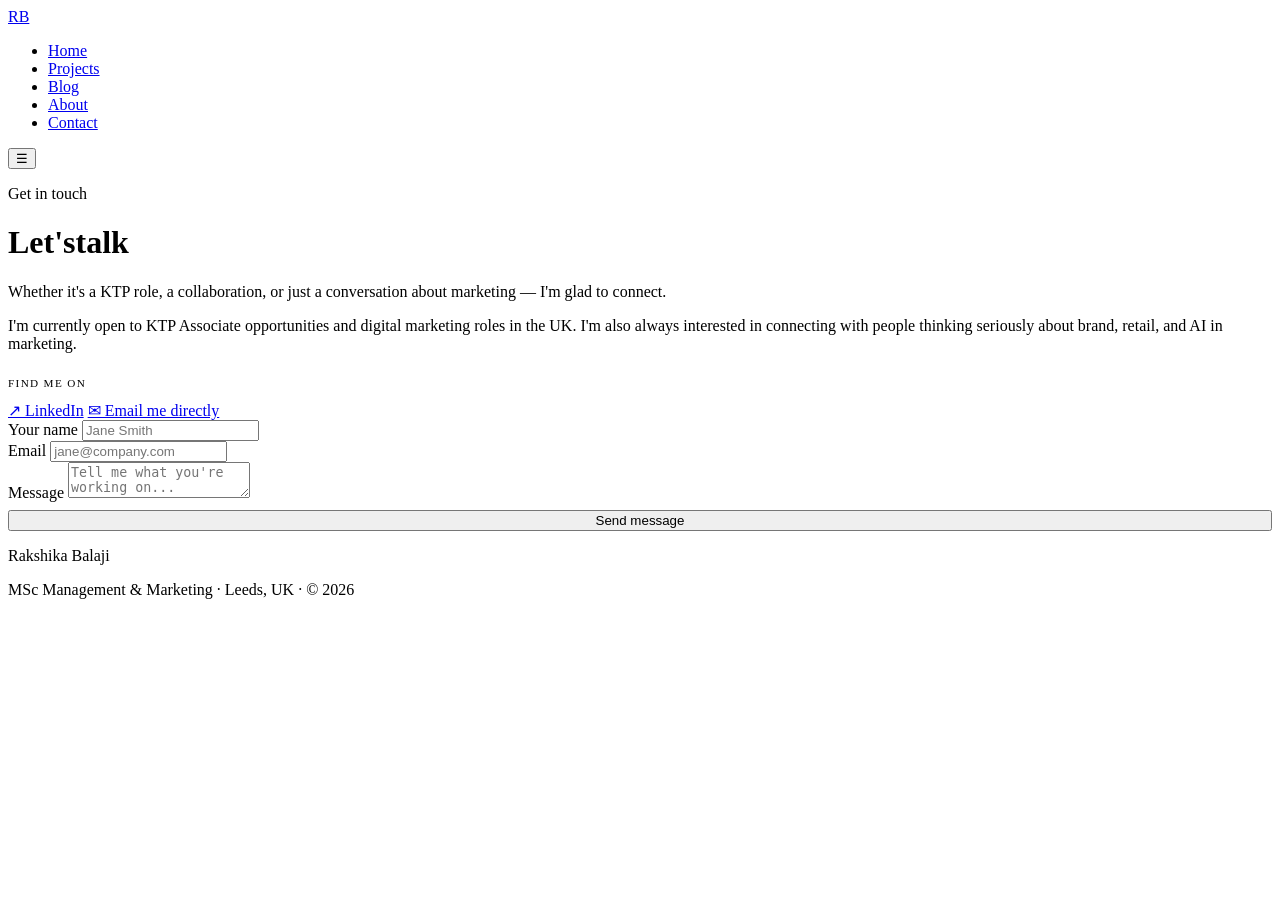
==== contact.html @ 0bdeac4e "Add files via upload" ====
<!DOCTYPE html>
<html lang="en">
<head>
  <meta charset="UTF-8" />
  <meta name="viewport" content="width=device-width, initial-scale=1.0" />
  <title>Contact — Rakshika Balaji</title>
  <meta name="description" content="Get in touch with Rakshika Balaji — open to KTP Associate roles and digital marketing opportunities." />
  <link rel="stylesheet" href="assets/css/style.css" />
</head>
<body>

  <nav class="nav">
    <a href="index.html" class="nav-logo">RB</a>
    <ul class="nav-links">
      <li><a href="index.html">Home</a></li>
      <li><a href="projects.html">Projects</a></li>
      <li><a href="blog.html">Blog</a></li>
      <li><a href="about.html">About</a></li>
      <li><a href="contact.html">Contact</a></li>
    </ul>
    <button class="nav-toggle" aria-label="Open menu">&#9776;</button>
  </nav>

  <header class="page-hero">
    <div class="container">
      <p class="hero-eyebrow">Get in touch</p>
      <h1 class="hero-title">Let's<span>talk</span></h1>
      <p class="hero-sub">Whether it's a KTP role, a collaboration, or just a conversation about marketing — I'm glad to connect.</p>
    </div>
  </header>

  <section class="section">
    <div class="container">
      <div class="contact-grid">

        <div class="contact-intro reveal-left">
          <p>I'm currently open to KTP Associate opportunities and digital marketing roles in the UK. I'm also always interested in connecting with people thinking seriously about brand, retail, and AI in marketing.</p>
          <p style="margin-top:1.5rem; font-size:0.7rem; letter-spacing:0.12em; text-transform:uppercase; color:var(--text-muted);">Find me on</p>
          <div style="margin-top:0.75rem;">
            <!-- Replace # with your actual LinkedIn URL -->
            <a href="https://linkedin.com/in/YOUR-LINKEDIN" target="_blank" class="contact-link">↗ LinkedIn</a>
            <!-- Replace with your actual email address -->
            <a href="mailto:YOUR@EMAIL.COM" class="contact-link">✉ Email me directly</a>
          </div>
        </div>

        <!-- NOTE: This form shows the fields but won't send emails without a backend service.
             To make it work, sign up free at formspree.io and replace action="#" with your Formspree URL.
             Example: action="https://formspree.io/f/yourcode" method="POST" -->
        <div class="reveal-right">
          <form action="#" method="POST">
            <div class="form-group">
              <label for="name">Your name</label>
              <input type="text" id="name" name="name" placeholder="Jane Smith" required />
            </div>
            <div class="form-group">
              <label for="email">Email</label>
              <input type="email" id="email" name="email" placeholder="jane@company.com" required />
            </div>
            <div class="form-group">
              <label for="message">Message</label>
              <textarea id="message" name="message" placeholder="Tell me what you're working on..." required></textarea>
            </div>
            <button type="submit" class="btn btn-primary" style="width:100%; margin-top:0.5rem;">Send message</button>
          </form>
        </div>

      </div>
    </div>
  </section>

  <footer class="footer">
    <div class="container">
      <p class="footer-name">Rakshika Balaji</p>
      <p class="footer-sub">MSc Management &amp; Marketing · Leeds, UK · &copy; 2026</p>
    </div>
  </footer>

  <script src="assets/js/main.js"></script>
</body>
</html>
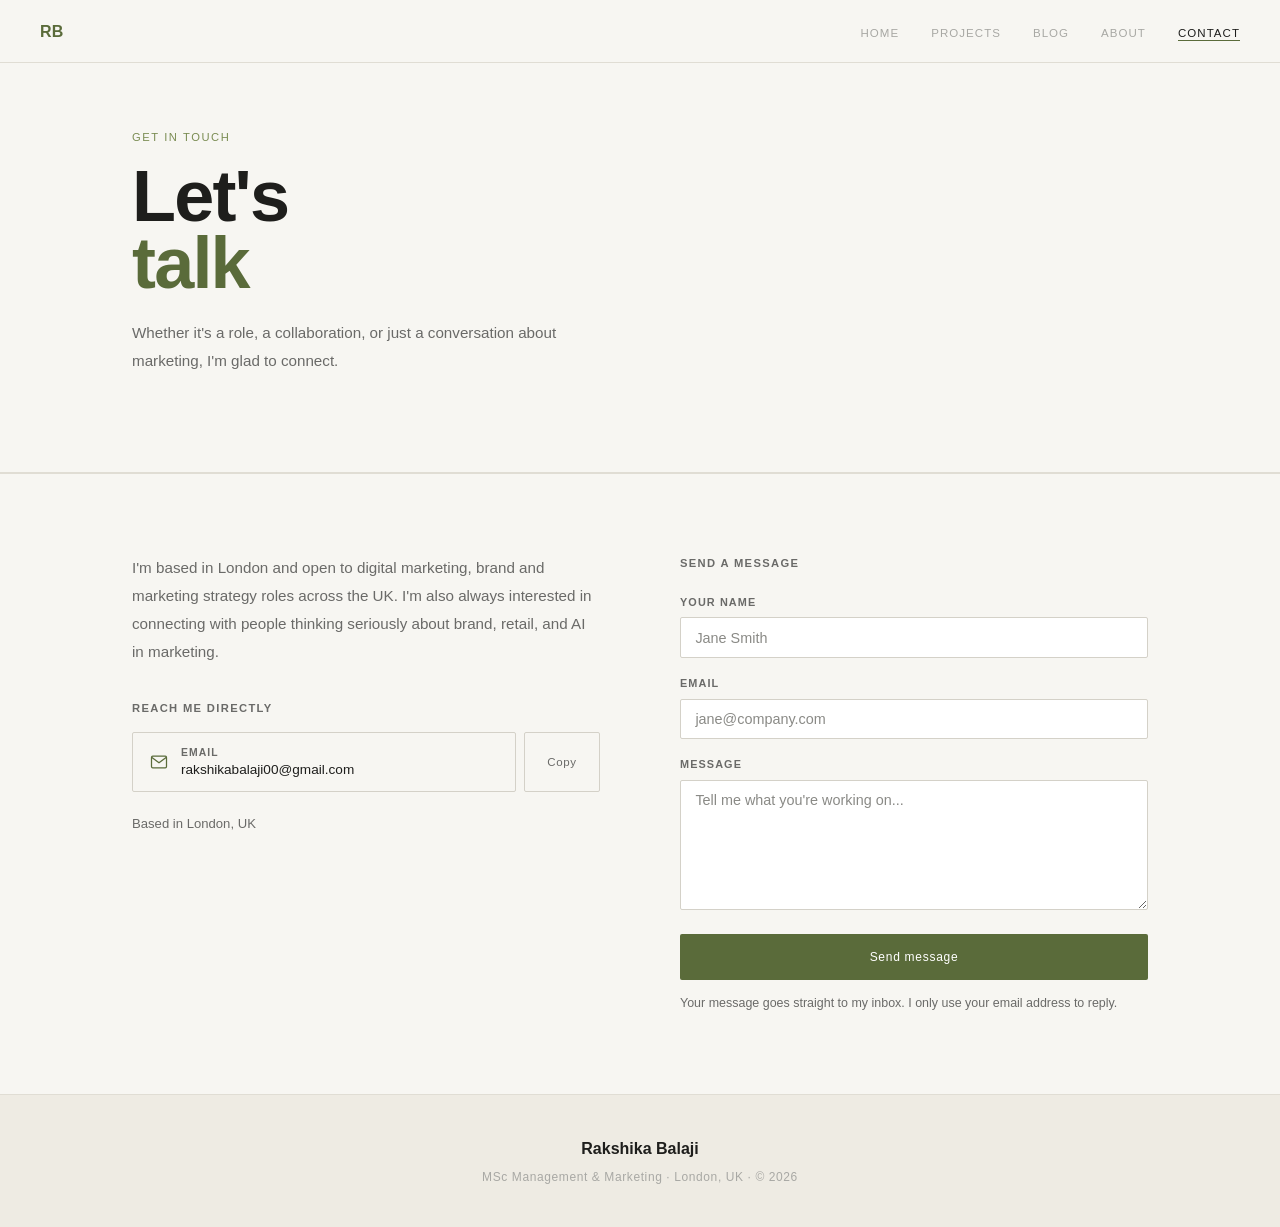
==== commit 9fbd24a8: "Add files via upload" ====
--- a/contact.html
+++ b/contact.html
@@ -1,11 +1,90 @@
 <!DOCTYPE html>
 <html lang="en">
 <head>
-  <meta charset="UTF-8" />
-  <meta name="viewport" content="width=device-width, initial-scale=1.0" />
+  <meta charset="UTF-8">
+  <meta name="viewport" content="width=device-width, initial-scale=1.0">
   <title>Contact — Rakshika Balaji</title>
-  <meta name="description" content="Get in touch with Rakshika Balaji — open to KTP Associate roles and digital marketing opportunities." />
-  <link rel="stylesheet" href="assets/css/style.css" />
+  <meta name="description" content="Get in touch with Rakshika Balaji. Open to digital marketing, brand and marketing strategy roles in London and across the UK.">
+  <link rel="stylesheet" href="assets/css/style.css">
+
+  <!-- Styles used only on this page. Everything else comes from assets/css/style.css -->
+  <style>
+    .contact-grid .contact-label {
+      font-size: 0.7rem;
+      font-weight: 600;
+      letter-spacing: 0.12em;
+      text-transform: uppercase;
+      color: var(--text-body);
+      margin: 0 0 0.85rem;
+    }
+    .contact-grid .contact-intro .contact-label { margin-top: 2rem; }
+    .contact-grid .reveal-right > .contact-label { margin-bottom: 1.25rem; }
+
+    .contact-row { display: flex; gap: 0.5rem; margin-bottom: 0.65rem; }
+    .contact-row .contact-link { flex: 1; min-width: 0; margin-bottom: 0; }
+
+    .contact-link { min-height: 60px; color: var(--text-dark); }
+    .contact-link svg { flex: none; color: var(--accent); }
+    .contact-link .contact-text { display: flex; flex-direction: column; min-width: 0; line-height: 1.4; }
+    .contact-link .contact-kind {
+      font-size: 0.65rem;
+      font-weight: 600;
+      letter-spacing: 0.1em;
+      text-transform: uppercase;
+      color: var(--text-body);
+    }
+    .contact-link .contact-value { overflow-wrap: anywhere; }
+    .contact-link .contact-arrow { margin-left: auto; color: var(--text-body); }
+
+    .copy-btn {
+      flex: none;
+      min-width: 76px;
+      padding: 0 1rem;
+      background: transparent;
+      border: 1px solid var(--border-mid);
+      border-radius: 2px;
+      font-family: var(--font);
+      font-size: 0.72rem;
+      font-weight: 500;
+      letter-spacing: 0.06em;
+      color: var(--text-body);
+      cursor: pointer;
+      transition: all 0.25s;
+    }
+    .copy-btn:hover,
+    .copy-btn.copied { border-color: var(--accent); color: var(--accent); background: var(--bg-tag); }
+
+    .contact-link:focus-visible,
+    .copy-btn:focus-visible,
+    .btn:focus-visible { outline: 2px solid var(--accent); outline-offset: 2px; }
+
+    .contact-grid .contact-meta { font-size: 0.82rem; color: var(--text-body); margin: 1.25rem 0 0; }
+
+    .form-group label { color: var(--text-body); }
+    .form-group input::placeholder,
+    .form-group textarea::placeholder { color: #8a8a86; }
+
+    .form-note { font-size: 0.78rem; color: var(--text-body); margin-top: 0.85rem; line-height: 1.6; }
+    .form-status { font-size: 0.85rem; line-height: 1.6; margin-top: 0.85rem; color: #9a3a1f; }
+    .form-status:empty { display: none; }
+    .form-status a { text-decoration: underline; }
+
+    .btn[disabled] { opacity: 0.6; cursor: default; transform: none; box-shadow: none; }
+
+    .hp-field { position: absolute; left: -9999px; width: 1px; height: 1px; overflow: hidden; }
+
+    .form-sent {
+      background: var(--bg-tag);
+      border: 1px solid var(--accent-dim);
+      border-radius: 2px;
+      padding: 2rem;
+    }
+    .form-sent svg { color: var(--accent); margin-bottom: 1rem; }
+    .form-sent h2 { font-size: 1.4rem; font-weight: 700; line-height: 1.2; margin-bottom: 0.6rem; }
+    .form-sent p { font-size: 0.95rem; color: #55554f; line-height: 1.8; margin-bottom: 1.5rem; }
+    .form-sent:focus { outline: none; }
+    [hidden] { display: none !important; }
+  </style>
 </head>
 <body>
 
@@ -16,16 +95,16 @@
       <li><a href="projects.html">Projects</a></li>
       <li><a href="blog.html">Blog</a></li>
       <li><a href="about.html">About</a></li>
-      <li><a href="contact.html">Contact</a></li>
+      <li><a href="contact.html" class="active">Contact</a></li>
     </ul>
-    <button class="nav-toggle" aria-label="Open menu">&#9776;</button>
+    <button class="nav-toggle" aria-label="Open menu">☰</button>
   </nav>
 
   <header class="page-hero">
     <div class="container">
       <p class="hero-eyebrow">Get in touch</p>
       <h1 class="hero-title">Let's<span>talk</span></h1>
-      <p class="hero-sub">Whether it's a KTP role, a collaboration, or just a conversation about marketing — I'm glad to connect.</p>
+      <p class="hero-sub">Whether it's a role, a collaboration, or just a conversation about marketing, I'm glad to connect.</p>
     </div>
   </header>
 
@@ -34,35 +113,73 @@
       <div class="contact-grid">
 
         <div class="contact-intro reveal-left">
-          <p>I'm currently open to KTP Associate opportunities and digital marketing roles in the UK. I'm also always interested in connecting with people thinking seriously about brand, retail, and AI in marketing.</p>
-          <p style="margin-top:1.5rem; font-size:0.7rem; letter-spacing:0.12em; text-transform:uppercase; color:var(--text-muted);">Find me on</p>
-          <div style="margin-top:0.75rem;">
-            <!-- Replace # with your actual LinkedIn URL -->
-            <a href="https://linkedin.com/in/YOUR-LINKEDIN" target="_blank" class="contact-link">↗ LinkedIn</a>
-            <!-- Replace with your actual email address -->
-            <a href="mailto:YOUR@EMAIL.COM" class="contact-link">✉ Email me directly</a>
+          <p>I'm based in London and open to digital marketing, brand and marketing strategy roles across the UK. I'm also always interested in connecting with people thinking seriously about brand, retail, and AI in marketing.</p>
+
+          <p class="contact-label">Reach me directly</p>
+
+          <div class="contact-row">
+            <a href="mailto:rakshikabalaji00@gmail.com" class="contact-link">
+              <svg width="20" height="20" viewBox="0 0 24 24" fill="none" stroke="currentColor" stroke-width="1.5" stroke-linecap="round" stroke-linejoin="round" aria-hidden="true"><rect x="3" y="5" width="18" height="14" rx="1.5"/><path d="M3.5 6.5 12 13l8.5-6.5"/></svg>
+              <span class="contact-text">
+                <span class="contact-kind">Email</span>
+                <span class="contact-value">rakshikabalaji00@gmail.com</span>
+              </span>
+            </a>
+            <button type="button" class="copy-btn" id="copy-email" data-copy="rakshikabalaji00@gmail.com" aria-label="Copy email address">Copy</button>
           </div>
+
+          <!-- LINKEDIN: replace YOUR-LINKEDIN below with your profile name, e.g. https://www.linkedin.com/in/rakshika-balaji
+               Until you do, the button stays hidden so visitors never hit a broken link. -->
+          <a href="https://www.linkedin.com/in/YOUR-LINKEDIN" target="_blank" rel="noopener" class="contact-link" id="linkedin-link">
+            <svg width="20" height="20" viewBox="0 0 24 24" fill="none" stroke="currentColor" stroke-width="1.5" stroke-linecap="round" stroke-linejoin="round" aria-hidden="true"><rect x="3" y="3" width="18" height="18" rx="2"/><path d="M8 10.5V17M8 7.2v.1M12 17v-3.7a2.3 2.3 0 0 1 4.6 0V17M12 10.5V17"/></svg>
+            <span class="contact-text">
+              <span class="contact-kind">LinkedIn</span>
+              <span class="contact-value">View my profile</span>
+            </span>
+            <svg class="contact-arrow" width="16" height="16" viewBox="0 0 24 24" fill="none" stroke="currentColor" stroke-width="1.5" stroke-linecap="round" stroke-linejoin="round" aria-hidden="true"><path d="M7 17 17 7M9 7h8v8"/></svg>
+          </a>
+
+          <p class="contact-meta">Based in London, UK</p>
         </div>
 
-        <!-- NOTE: This form shows the fields but won't send emails without a backend service.
-             To make it work, sign up free at formspree.io and replace action="#" with your Formspree URL.
-             Example: action="https://formspree.io/f/yourcode" method="POST" -->
         <div class="reveal-right">
-          <form action="#" method="POST">
+          <p class="contact-label">Send a message</p>
+
+          <!-- This form is delivered to rakshikabalaji00@gmail.com by FormSubmit (formsubmit.co).
+               One-time setup: after uploading, send yourself one test message from the live page,
+               then click the activation link FormSubmit emails you. After that every message arrives in your inbox. -->
+          <form id="contact-form" action="https://formsubmit.co/rakshikabalaji00@gmail.com" method="POST">
+            <input type="hidden" name="_subject" value="New message from your portfolio site">
+            <input type="hidden" name="_template" value="table">
+            <input type="hidden" name="_next" value="https://rakshikabalaji.github.io/contact.html?sent=1">
+            <div class="hp-field" aria-hidden="true">
+              <label for="hp">Leave this field empty</label>
+              <input type="text" id="hp" name="_honey" tabindex="-1" autocomplete="off">
+            </div>
+
             <div class="form-group">
               <label for="name">Your name</label>
-              <input type="text" id="name" name="name" placeholder="Jane Smith" required />
+              <input type="text" id="name" name="name" placeholder="Jane Smith" autocomplete="name" required>
             </div>
             <div class="form-group">
               <label for="email">Email</label>
-              <input type="email" id="email" name="email" placeholder="jane@company.com" required />
+              <input type="email" id="email" name="email" placeholder="jane@company.com" autocomplete="email" required>
             </div>
             <div class="form-group">
               <label for="message">Message</label>
               <textarea id="message" name="message" placeholder="Tell me what you're working on..." required></textarea>
             </div>
-            <button type="submit" class="btn btn-primary" style="width:100%; margin-top:0.5rem;">Send message</button>
+            <button type="submit" class="btn btn-primary" id="send-btn" style="width:100%; margin-top:0.5rem; min-height:46px;">Send message</button>
+            <p class="form-status" id="form-status" role="status" aria-live="polite"></p>
+            <p class="form-note">Your message goes straight to my inbox. I only use your email address to reply.</p>
           </form>
+
+          <div class="form-sent" id="form-sent" tabindex="-1" hidden>
+            <svg width="28" height="28" viewBox="0 0 24 24" fill="none" stroke="currentColor" stroke-width="1.5" stroke-linecap="round" stroke-linejoin="round" aria-hidden="true"><circle cx="12" cy="12" r="9"/><path d="m8 12.5 2.8 2.8L16 9.5"/></svg>
+            <h2 id="sent-title">Thank you, your message is sent</h2>
+            <p id="sent-text">It's in my inbox now and I'll reply by email.</p>
+            <button type="button" class="btn btn-ghost" id="send-another" style="min-height:44px;">Send another message</button>
+          </div>
         </div>
 
       </div>
@@ -72,10 +189,129 @@
   <footer class="footer">
     <div class="container">
       <p class="footer-name">Rakshika Balaji</p>
-      <p class="footer-sub">MSc Management &amp; Marketing · Leeds, UK · &copy; 2026</p>
+      <p class="footer-sub">MSc Management &amp; Marketing · London, UK · © 2026</p>
     </div>
   </footer>
 
   <script src="assets/js/main.js"></script>
+
+  <script>
+    (function () {
+      var EMAIL = 'rakshikabalaji00@gmail.com';
+      var form = document.getElementById('contact-form');
+      var sent = document.getElementById('form-sent');
+      var statusEl = document.getElementById('form-status');
+      var sendBtn = document.getElementById('send-btn');
+
+      /* Hide the LinkedIn button until the placeholder link has been replaced */
+      var linkedin = document.getElementById('linkedin-link');
+      if (linkedin && linkedin.getAttribute('href').indexOf('YOUR-LINKEDIN') !== -1) {
+        linkedin.hidden = true;
+      }
+
+      /* Copy email address */
+      var copyBtn = document.getElementById('copy-email');
+      copyBtn.addEventListener('click', function () {
+        var text = copyBtn.getAttribute('data-copy');
+        var done = function () {
+          copyBtn.textContent = 'Copied';
+          copyBtn.classList.add('copied');
+          setTimeout(function () {
+            copyBtn.textContent = 'Copy';
+            copyBtn.classList.remove('copied');
+          }, 2000);
+        };
+        if (navigator.clipboard && navigator.clipboard.writeText) {
+          navigator.clipboard.writeText(text).then(done, function () { window.prompt('Copy this email address:', text); });
+        } else {
+          window.prompt('Copy this email address:', text);
+        }
+      });
+
+      function showSent(name, email) {
+        if (name) {
+          document.getElementById('sent-title').textContent = 'Thank you, ' + name;
+        }
+        if (email) {
+          document.getElementById('sent-text').textContent = "Your message is in my inbox now. I'll reply to " + email + '.';
+        }
+        form.hidden = true;
+        sent.hidden = false;
+        sent.focus();
+      }
+
+      function showError() {
+        statusEl.innerHTML = 'That didn\'t send. Please try again, or email me at <a href="mailto:' + EMAIL + '">' + EMAIL + '</a>.';
+        sendBtn.disabled = false;
+        sendBtn.textContent = 'Send message';
+      }
+
+      /* Returning from the fallback (non-JavaScript) route */
+      if (window.location.search.indexOf('sent=1') !== -1) {
+        showSent();
+        if (window.history && window.history.replaceState) {
+          window.history.replaceState(null, '', window.location.pathname);
+        }
+      }
+
+      document.getElementById('send-another').addEventListener('click', function () {
+        form.reset();
+        sent.hidden = true;
+        form.hidden = false;
+        sendBtn.disabled = false;
+        sendBtn.textContent = 'Send message';
+        document.getElementById('name').focus();
+      });
+
+      form.addEventListener('submit', function (event) {
+        event.preventDefault();
+        statusEl.textContent = '';
+
+        var name = form.elements['name'].value.trim();
+        var email = form.elements['email'].value.trim();
+        var message = form.elements['message'].value.trim();
+
+        /* Spam bots fill the hidden field. Real visitors never see it. */
+        if (form.elements['_honey'].value) {
+          showSent(name, email);
+          return;
+        }
+
+        if (navigator.onLine === false) {
+          showError();
+          return;
+        }
+
+        sendBtn.disabled = true;
+        sendBtn.textContent = 'Sending...';
+
+        fetch('https://formsubmit.co/ajax/' + EMAIL, {
+          method: 'POST',
+          headers: { 'Content-Type': 'application/json', 'Accept': 'application/json' },
+          body: JSON.stringify({
+            name: name,
+            email: email,
+            message: message,
+            _subject: 'New message from your portfolio site',
+            _template: 'table'
+          })
+        })
+          .then(function (response) {
+            return response.json().then(function (data) {
+              if (response.ok && String(data.success) === 'true') {
+                showSent(name, email);
+              } else {
+                form.submit();
+              }
+            });
+          })
+          .catch(function () {
+            /* If the quick route fails, send the form the standard way */
+            form.submit();
+          });
+      });
+    })();
+  </script>
+
 </body>
 </html>
--- a/assets/css/style.css
+++ b/assets/css/style.css
@@ -0,0 +1,653 @@
+/* ============================================
+   RAKSHIKA BALAJI — PORTFOLIO SITE
+   Main Stylesheet
+   ============================================ */
+
+*, *::before, *::after { box-sizing: border-box; margin: 0; padding: 0; }
+html { scroll-behavior: smooth; }
+
+:root {
+  --bg:         #f7f6f2;
+  --bg-card:    #f0ede6;
+  --bg-hover:   #efecea;
+  --bg-tag:     #eaf0df;
+  --accent:     #5a6b3a;
+  --accent-mid: #7a8c52;
+  --accent-dim: #c4cfa8;
+  --border:     #e0ddd4;
+  --border-mid: #d4d1c8;
+  --text-dark:  #1e1e1c;
+  --text-body:  #6a6a68;
+  --text-muted: #a8a8a4;
+  --footer-bg:  #eeebe3;
+  --font: 'Helvetica Neue', Helvetica, Arial, sans-serif;
+}
+
+body {
+  font-family: var(--font);
+  font-weight: 300;
+  font-size: 16px;
+  line-height: 1.7;
+  color: var(--text-dark);
+  background: var(--bg);
+  -webkit-font-smoothing: antialiased;
+}
+
+a { color: inherit; text-decoration: none; }
+img { max-width: 100%; display: block; }
+
+.container {
+  max-width: 1080px;
+  margin: 0 auto;
+  padding: 0 2rem;
+}
+
+/* ============================================
+   NAVIGATION
+   ============================================ */
+.nav {
+  position: fixed;
+  top: 0; left: 0; right: 0;
+  z-index: 100;
+  display: flex;
+  align-items: center;
+  justify-content: space-between;
+  padding: 1.1rem 2.5rem;
+  background: rgba(247,246,242,0.95);
+  backdrop-filter: blur(10px);
+  border-bottom: 1px solid var(--border);
+  transition: box-shadow 0.3s;
+}
+.nav.scrolled { box-shadow: 0 2px 20px rgba(0,0,0,0.06); }
+
+.nav-logo {
+  font-weight: 700;
+  font-size: 1rem;
+  color: var(--accent);
+  letter-spacing: 0.02em;
+}
+
+.nav-links {
+  display: flex;
+  gap: 2rem;
+  list-style: none;
+}
+
+.nav-links a {
+  font-size: 0.72rem;
+  letter-spacing: 0.09em;
+  text-transform: uppercase;
+  color: var(--text-muted);
+  transition: color 0.25s;
+  position: relative;
+  padding-bottom: 2px;
+}
+.nav-links a::after {
+  content: '';
+  position: absolute;
+  bottom: 0; left: 0;
+  width: 0; height: 1px;
+  background: var(--accent);
+  transition: width 0.3s;
+}
+.nav-links a:hover::after,
+.nav-links a.active::after { width: 100%; }
+.nav-links a:hover,
+.nav-links a.active { color: var(--text-dark); }
+
+.nav-toggle {
+  display: none;
+  background: none;
+  border: none;
+  font-size: 1.4rem;
+  color: var(--text-dark);
+  cursor: pointer;
+}
+
+/* ============================================
+   HERO
+   ============================================ */
+.hero {
+  padding: 9rem 0 5rem;
+  border-bottom: 1px solid var(--border);
+  position: relative;
+  overflow: hidden;
+}
+
+.hero-glow {
+  position: absolute;
+  top: -80px; right: -80px;
+  width: 400px; height: 400px;
+  background: radial-gradient(circle, rgba(122,140,82,0.08) 0%, transparent 70%);
+  border-radius: 50%;
+  animation: pulse 5s ease-in-out infinite;
+  pointer-events: none;
+}
+
+@keyframes pulse {
+  0%, 100% { transform: scale(1); opacity: 1; }
+  50%       { transform: scale(1.12); opacity: 0.65; }
+}
+
+.hero-eyebrow {
+  font-size: 0.7rem;
+  font-weight: 500;
+  letter-spacing: 0.14em;
+  text-transform: uppercase;
+  color: var(--accent-mid);
+  margin-bottom: 1rem;
+  opacity: 0;
+  animation: fadeUp 0.6s ease 0.1s forwards;
+}
+
+.hero-title {
+  font-size: clamp(3.5rem, 9vw, 7rem);
+  font-weight: 700;
+  line-height: 0.93;
+  letter-spacing: -0.025em;
+  color: var(--text-dark);
+  margin-bottom: 1.4rem;
+  opacity: 0;
+  animation: fadeUp 0.7s ease 0.22s forwards;
+}
+
+.hero-title span {
+  color: var(--accent);
+  display: block;
+}
+
+.hero-sub {
+  font-size: 0.95rem;
+  color: var(--text-body);
+  max-width: 440px;
+  margin-bottom: 2rem;
+  line-height: 1.85;
+  opacity: 0;
+  animation: fadeUp 0.7s ease 0.38s forwards;
+}
+
+.hero-cta {
+  display: flex;
+  gap: 0.75rem;
+  flex-wrap: wrap;
+  opacity: 0;
+  animation: fadeUp 0.7s ease 0.52s forwards;
+}
+
+@keyframes fadeUp {
+  from { opacity: 0; transform: translateY(22px); }
+  to   { opacity: 1; transform: translateY(0); }
+}
+
+/* ============================================
+   BUTTONS
+   ============================================ */
+.btn {
+  display: inline-block;
+  padding: 0.7rem 1.6rem;
+  font-size: 0.75rem;
+  font-weight: 500;
+  letter-spacing: 0.06em;
+  border-radius: 2px;
+  cursor: pointer;
+  transition: all 0.25s;
+  font-family: var(--font);
+  border: none;
+}
+
+.btn-primary {
+  background: var(--accent);
+  color: #fff;
+}
+.btn-primary:hover {
+  background: #4a5a2e;
+  transform: translateY(-2px);
+  box-shadow: 0 6px 16px rgba(90,107,58,0.25);
+}
+
+.btn-ghost {
+  background: transparent;
+  color: var(--text-body);
+  border: 1px solid var(--border-mid);
+}
+.btn-ghost:hover {
+  border-color: var(--accent);
+  color: var(--accent);
+  transform: translateY(-2px);
+}
+
+/* ============================================
+   SECTIONS
+   ============================================ */
+.section {
+  padding: 5rem 0;
+  border-top: 1px solid var(--border);
+}
+
+.section-label {
+  font-size: 0.7rem;
+  letter-spacing: 0.13em;
+  text-transform: uppercase;
+  color: var(--accent-mid);
+  margin-bottom: 0.5rem;
+  font-weight: 500;
+}
+
+.section-title {
+  font-size: clamp(1.6rem, 3vw, 2.2rem);
+  font-weight: 700;
+  color: var(--text-dark);
+  margin-bottom: 2.5rem;
+  line-height: 1.1;
+}
+
+/* ============================================
+   PROJECT GRID
+   ============================================ */
+.project-grid {
+  display: grid;
+  grid-template-columns: repeat(2, 1fr);
+  gap: 1px;
+  background: var(--border);
+  border: 1px solid var(--border);
+}
+
+.project-card {
+  background: var(--bg);
+  padding: 2rem;
+  display: flex;
+  flex-direction: column;
+  gap: 0.75rem;
+  cursor: pointer;
+  transition: background 0.3s;
+  position: relative;
+  overflow: hidden;
+}
+
+.project-card::before {
+  content: '';
+  position: absolute;
+  left: 0; top: 0;
+  width: 2px; height: 0;
+  background: var(--accent);
+  transition: height 0.35s ease;
+}
+.project-card:hover::before { height: 100%; }
+.project-card:hover { background: var(--bg-hover); }
+
+.project-tag {
+  display: inline-block;
+  font-size: 0.65rem;
+  font-weight: 600;
+  letter-spacing: 0.1em;
+  text-transform: uppercase;
+  color: var(--accent);
+  background: var(--bg-tag);
+  padding: 3px 8px;
+  border-radius: 1px;
+  width: fit-content;
+}
+
+.project-card h3 {
+  font-size: 1rem;
+  font-weight: 600;
+  color: var(--text-dark);
+  line-height: 1.3;
+}
+
+.project-card p {
+  font-size: 0.85rem;
+  color: var(--text-body);
+  line-height: 1.7;
+  flex: 1;
+}
+
+.project-link {
+  font-size: 0.78rem;
+  font-weight: 500;
+  color: var(--accent-mid);
+  letter-spacing: 0.04em;
+  transition: letter-spacing 0.2s;
+}
+.project-card:hover .project-link { letter-spacing: 0.09em; }
+
+/* ============================================
+   BLOG LIST
+   ============================================ */
+.blog-list { display: flex; flex-direction: column; }
+
+.blog-item {
+  display: grid;
+  grid-template-columns: 110px 1fr 90px;
+  gap: 1.5rem;
+  align-items: start;
+  padding: 1.4rem 0;
+  border-bottom: 1px solid var(--border);
+  cursor: pointer;
+  transition: padding-left 0.3s;
+  text-decoration: none;
+  color: inherit;
+}
+.blog-item:hover { padding-left: 10px; }
+.blog-item:hover .blog-title { color: var(--accent); }
+
+.blog-date {
+  font-size: 0.72rem;
+  letter-spacing: 0.07em;
+  color: var(--text-muted);
+  text-transform: uppercase;
+  padding-top: 2px;
+}
+
+.blog-title {
+  font-size: 0.95rem;
+  font-weight: 600;
+  color: var(--text-dark);
+  margin-bottom: 0.3rem;
+  line-height: 1.4;
+  transition: color 0.25s;
+}
+
+.blog-excerpt {
+  font-size: 0.82rem;
+  color: var(--text-body);
+  line-height: 1.6;
+}
+
+.blog-cat {
+  font-size: 0.68rem;
+  letter-spacing: 0.09em;
+  text-transform: uppercase;
+  color: var(--accent-mid);
+  font-weight: 500;
+  text-align: right;
+  padding-top: 3px;
+}
+
+/* ============================================
+   BLOG FILTER BUTTONS
+   ============================================ */
+.blog-filters {
+  display: flex;
+  gap: 0.5rem;
+  flex-wrap: wrap;
+  margin-bottom: 2rem;
+}
+
+.filter-btn {
+  font-size: 0.7rem;
+  font-weight: 500;
+  letter-spacing: 0.07em;
+  text-transform: uppercase;
+  padding: 0.4rem 1rem;
+  border-radius: 1px;
+  cursor: pointer;
+  border: 1px solid var(--border-mid);
+  background: transparent;
+  color: var(--text-body);
+  font-family: var(--font);
+  transition: all 0.2s;
+}
+.filter-btn.active,
+.filter-btn:hover {
+  background: var(--accent);
+  border-color: var(--accent);
+  color: #fff;
+}
+
+/* ============================================
+   SKILLS
+   ============================================ */
+.skills-list {
+  display: flex;
+  flex-wrap: wrap;
+  gap: 0.6rem;
+  margin-top: 1rem;
+}
+
+.skills-list span {
+  font-size: 0.75rem;
+  letter-spacing: 0.06em;
+  color: var(--text-body);
+  border: 1px solid var(--border-mid);
+  padding: 0.4rem 1rem;
+  border-radius: 1px;
+  transition: all 0.25s;
+  cursor: default;
+}
+.skills-list span:hover {
+  border-color: var(--accent-mid);
+  color: var(--accent);
+  background: var(--bg-tag);
+  transform: translateY(-2px);
+}
+
+/* ============================================
+   PAGE HERO (inner pages)
+   ============================================ */
+.page-hero {
+  padding: 8rem 0 4rem;
+  border-bottom: 1px solid var(--border);
+}
+
+.page-hero .hero-eyebrow { animation: none; opacity: 1; }
+.page-hero .hero-title   { animation: none; opacity: 1; font-size: clamp(2.5rem, 6vw, 4.5rem); }
+.page-hero .hero-sub     { animation: none; opacity: 1; }
+
+/* ============================================
+   ABOUT PAGE
+   ============================================ */
+.about-grid {
+  display: grid;
+  grid-template-columns: 1fr 1fr;
+  gap: 5rem;
+}
+
+.about-body p {
+  font-size: 0.95rem;
+  color: var(--text-body);
+  margin-bottom: 1.1rem;
+  line-height: 1.85;
+}
+
+.about-body h3 {
+  font-size: 0.72rem;
+  font-weight: 700;
+  color: var(--text-dark);
+  margin: 2rem 0 0.75rem;
+  text-transform: uppercase;
+  letter-spacing: 0.1em;
+}
+
+.sidebar-block {
+  background: var(--bg-hover);
+  border: 1px solid var(--border);
+  padding: 1.25rem;
+  border-radius: 2px;
+  margin-bottom: 0.85rem;
+  transition: transform 0.3s, box-shadow 0.3s;
+}
+.sidebar-block:hover {
+  transform: translateX(5px);
+  box-shadow: -3px 0 0 var(--accent);
+}
+
+.sidebar-block h4 {
+  font-size: 0.68rem;
+  font-weight: 600;
+  letter-spacing: 0.12em;
+  text-transform: uppercase;
+  color: var(--accent-mid);
+  margin-bottom: 0.75rem;
+}
+
+.sidebar-block ul {
+  list-style: none;
+  display: flex;
+  flex-direction: column;
+  gap: 0.4rem;
+}
+
+.sidebar-block li {
+  font-size: 0.85rem;
+  color: var(--text-body);
+  padding-left: 1rem;
+  position: relative;
+}
+.sidebar-block li::before {
+  content: '—';
+  position: absolute;
+  left: 0;
+  color: var(--text-muted);
+  font-size: 0.75rem;
+}
+
+/* ============================================
+   CONTACT PAGE
+   ============================================ */
+.contact-grid {
+  display: grid;
+  grid-template-columns: 1fr 1fr;
+  gap: 5rem;
+}
+
+.contact-intro p {
+  font-size: 0.95rem;
+  color: var(--text-body);
+  line-height: 1.85;
+  margin-bottom: 1rem;
+}
+
+.contact-link {
+  display: flex;
+  align-items: center;
+  gap: 0.75rem;
+  font-size: 0.85rem;
+  color: var(--text-body);
+  border: 1px solid var(--border-mid);
+  padding: 0.75rem 1rem;
+  border-radius: 2px;
+  margin-bottom: 0.65rem;
+  cursor: pointer;
+  transition: all 0.25s;
+}
+.contact-link:hover {
+  border-color: var(--accent-mid);
+  color: var(--accent);
+  padding-left: 1.4rem;
+  background: var(--bg-tag);
+}
+
+.form-group {
+  display: flex;
+  flex-direction: column;
+  gap: 0.4rem;
+  margin-bottom: 1rem;
+}
+
+.form-group label {
+  font-size: 0.68rem;
+  font-weight: 600;
+  letter-spacing: 0.1em;
+  text-transform: uppercase;
+  color: var(--text-muted);
+}
+
+.form-group input,
+.form-group textarea {
+  background: #fff;
+  border: 1px solid var(--border-mid);
+  color: var(--text-dark);
+  padding: 0.7rem 0.9rem;
+  font-family: var(--font);
+  font-size: 0.9rem;
+  border-radius: 2px;
+  outline: none;
+  transition: border-color 0.25s, box-shadow 0.25s;
+  resize: vertical;
+  width: 100%;
+}
+.form-group input:focus,
+.form-group textarea:focus {
+  border-color: var(--accent-mid);
+  box-shadow: 0 0 0 3px rgba(122,140,82,0.1);
+}
+.form-group textarea { min-height: 130px; }
+
+/* ============================================
+   SCROLL REVEAL ANIMATIONS
+   ============================================ */
+.reveal {
+  opacity: 0;
+  transform: translateY(30px);
+  transition: opacity 0.7s ease, transform 0.7s ease;
+}
+.reveal.visible { opacity: 1; transform: translateY(0); }
+
+.reveal-left {
+  opacity: 0;
+  transform: translateX(-30px);
+  transition: opacity 0.7s ease, transform 0.7s ease;
+}
+.reveal-left.visible { opacity: 1; transform: translateX(0); }
+
+.reveal-right {
+  opacity: 0;
+  transform: translateX(30px);
+  transition: opacity 0.7s ease, transform 0.7s ease;
+}
+.reveal-right.visible { opacity: 1; transform: translateX(0); }
+
+.delay-1 { transition-delay: 0.1s; }
+.delay-2 { transition-delay: 0.2s; }
+.delay-3 { transition-delay: 0.3s; }
+.delay-4 { transition-delay: 0.4s; }
+
+/* ============================================
+   FOOTER
+   ============================================ */
+.footer {
+  border-top: 1px solid var(--border);
+  padding: 2.5rem 0;
+  background: var(--footer-bg);
+  text-align: center;
+}
+
+.footer-name {
+  font-weight: 700;
+  font-size: 1rem;
+  color: var(--text-dark);
+}
+
+.footer-sub {
+  font-size: 0.75rem;
+  color: var(--text-muted);
+  margin-top: 0.3rem;
+  letter-spacing: 0.05em;
+}
+
+/* ============================================
+   RESPONSIVE
+   ============================================ */
+@media (max-width: 768px) {
+  .nav { padding: 1rem 1.25rem; }
+  .nav-links { display: none; }
+  .nav-links.open {
+    display: flex;
+    flex-direction: column;
+    position: fixed;
+    top: 56px; left: 0; right: 0;
+    background: var(--bg);
+    padding: 1.5rem;
+    border-bottom: 1px solid var(--border);
+    gap: 1.25rem;
+  }
+  .nav-toggle { display: block; }
+  .hero { padding: 7rem 0 3rem; }
+  .project-grid { grid-template-columns: 1fr; }
+  .blog-item { grid-template-columns: 1fr; gap: 0.3rem; }
+  .blog-cat { text-align: left; }
+  .about-grid,
+  .contact-grid { grid-template-columns: 1fr; gap: 2.5rem; }
+  .container { padding: 0 1.25rem; }
+}
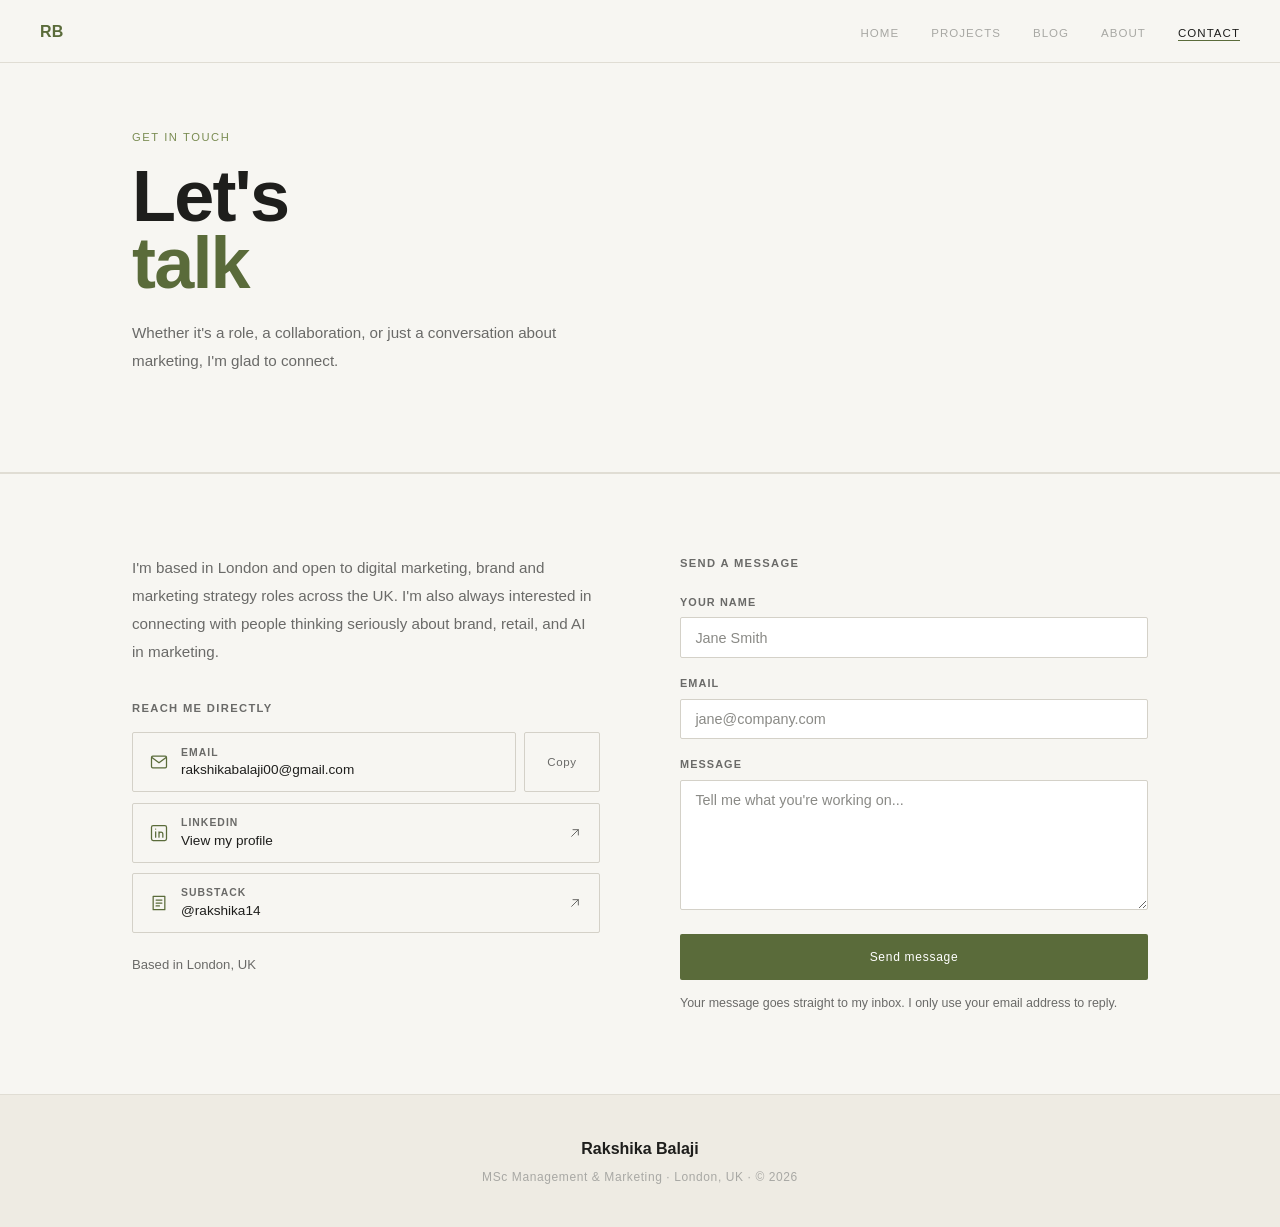
==== commit ca15e10b: "Add files via upload" ====
--- a/contact.html
+++ b/contact.html
@@ -128,9 +128,7 @@
             <button type="button" class="copy-btn" id="copy-email" data-copy="rakshikabalaji00@gmail.com" aria-label="Copy email address">Copy</button>
           </div>
 
-          <!-- LINKEDIN: replace YOUR-LINKEDIN below with your profile name, e.g. https://www.linkedin.com/in/rakshika-balaji
-               Until you do, the button stays hidden so visitors never hit a broken link. -->
-          <a href="https://www.linkedin.com/in/YOUR-LINKEDIN" target="_blank" rel="noopener" class="contact-link" id="linkedin-link">
+          <a href="https://www.linkedin.com/in/rakshika-balaji/" target="_blank" rel="noopener" class="contact-link" id="linkedin-link">
             <svg width="20" height="20" viewBox="0 0 24 24" fill="none" stroke="currentColor" stroke-width="1.5" stroke-linecap="round" stroke-linejoin="round" aria-hidden="true"><rect x="3" y="3" width="18" height="18" rx="2"/><path d="M8 10.5V17M8 7.2v.1M12 17v-3.7a2.3 2.3 0 0 1 4.6 0V17M12 10.5V17"/></svg>
             <span class="contact-text">
               <span class="contact-kind">LinkedIn</span>
@@ -139,6 +137,15 @@
             <svg class="contact-arrow" width="16" height="16" viewBox="0 0 24 24" fill="none" stroke="currentColor" stroke-width="1.5" stroke-linecap="round" stroke-linejoin="round" aria-hidden="true"><path d="M7 17 17 7M9 7h8v8"/></svg>
           </a>
 
+          <a href="https://rakshika14.substack.com" target="_blank" rel="noopener" class="contact-link" id="substack-link">
+            <svg width="20" height="20" viewBox="0 0 24 24" fill="none" stroke="currentColor" stroke-width="1.5" stroke-linecap="round" stroke-linejoin="round" aria-hidden="true"><path d="M5 4h14v16H5z"/><path d="M8.5 8.5h7M8.5 12h7M8.5 15.5h4"/></svg>
+            <span class="contact-text">
+              <span class="contact-kind">Substack</span>
+              <span class="contact-value">@rakshika14</span>
+            </span>
+            <svg class="contact-arrow" width="16" height="16" viewBox="0 0 24 24" fill="none" stroke="currentColor" stroke-width="1.5" stroke-linecap="round" stroke-linejoin="round" aria-hidden="true"><path d="M7 17 17 7M9 7h8v8"/></svg>
+          </a>
+
           <p class="contact-meta">Based in London, UK</p>
         </div>
 
@@ -146,12 +153,11 @@
           <p class="contact-label">Send a message</p>
 
           <!-- This form is delivered to rakshikabalaji00@gmail.com by FormSubmit (formsubmit.co).
-               One-time setup: after uploading, send yourself one test message from the live page,
-               then click the activation link FormSubmit emails you. After that every message arrives in your inbox. -->
+               One-time setup: FormSubmit emails an "Activate Form" link to that address the first time the form is used.
+               Until that link is clicked, no messages are delivered and visitors are told to email instead. -->
           <form id="contact-form" action="https://formsubmit.co/rakshikabalaji00@gmail.com" method="POST">
             <input type="hidden" name="_subject" value="New message from your portfolio site">
             <input type="hidden" name="_template" value="table">
-            <input type="hidden" name="_next" value="https://rakshikabalaji.github.io/contact.html?sent=1">
             <div class="hp-field" aria-hidden="true">
               <label for="hp">Leave this field empty</label>
               <input type="text" id="hp" name="_honey" tabindex="-1" autocomplete="off">
@@ -203,12 +209,6 @@
       var statusEl = document.getElementById('form-status');
       var sendBtn = document.getElementById('send-btn');
 
-      /* Hide the LinkedIn button until the placeholder link has been replaced */
-      var linkedin = document.getElementById('linkedin-link');
-      if (linkedin && linkedin.getAttribute('href').indexOf('YOUR-LINKEDIN') !== -1) {
-        linkedin.hidden = true;
-      }
-
       /* Copy email address */
       var copyBtn = document.getElementById('copy-email');
       copyBtn.addEventListener('click', function () {
@@ -240,18 +240,13 @@
         sent.focus();
       }
 
-      function showError() {
-        statusEl.innerHTML = 'That didn\'t send. Please try again, or email me at <a href="mailto:' + EMAIL + '">' + EMAIL + '</a>.';
+      function showError(notSwitchedOn) {
+        var lead = notSwitchedOn
+          ? 'This form isn\'t switched on yet, so your message was not sent. Please email me at '
+          : 'That didn\'t send. Please try again, or email me at ';
+        statusEl.innerHTML = lead + '<a href="mailto:' + EMAIL + '">' + EMAIL + '</a>.';
         sendBtn.disabled = false;
         sendBtn.textContent = 'Send message';
-      }
-
-      /* Returning from the fallback (non-JavaScript) route */
-      if (window.location.search.indexOf('sent=1') !== -1) {
-        showSent();
-        if (window.history && window.history.replaceState) {
-          window.history.replaceState(null, '', window.location.pathname);
-        }
       }
 
       document.getElementById('send-another').addEventListener('click', function () {
@@ -298,16 +293,16 @@
         })
           .then(function (response) {
             return response.json().then(function (data) {
+              /* Only say "sent" when the service confirms it accepted the message */
               if (response.ok && String(data.success) === 'true') {
                 showSent(name, email);
               } else {
-                form.submit();
+                showError(/activat/i.test(String(data.message || '')));
               }
             });
           })
           .catch(function () {
-            /* If the quick route fails, send the form the standard way */
-            form.submit();
+            showError(false);
           });
       });
     })();
